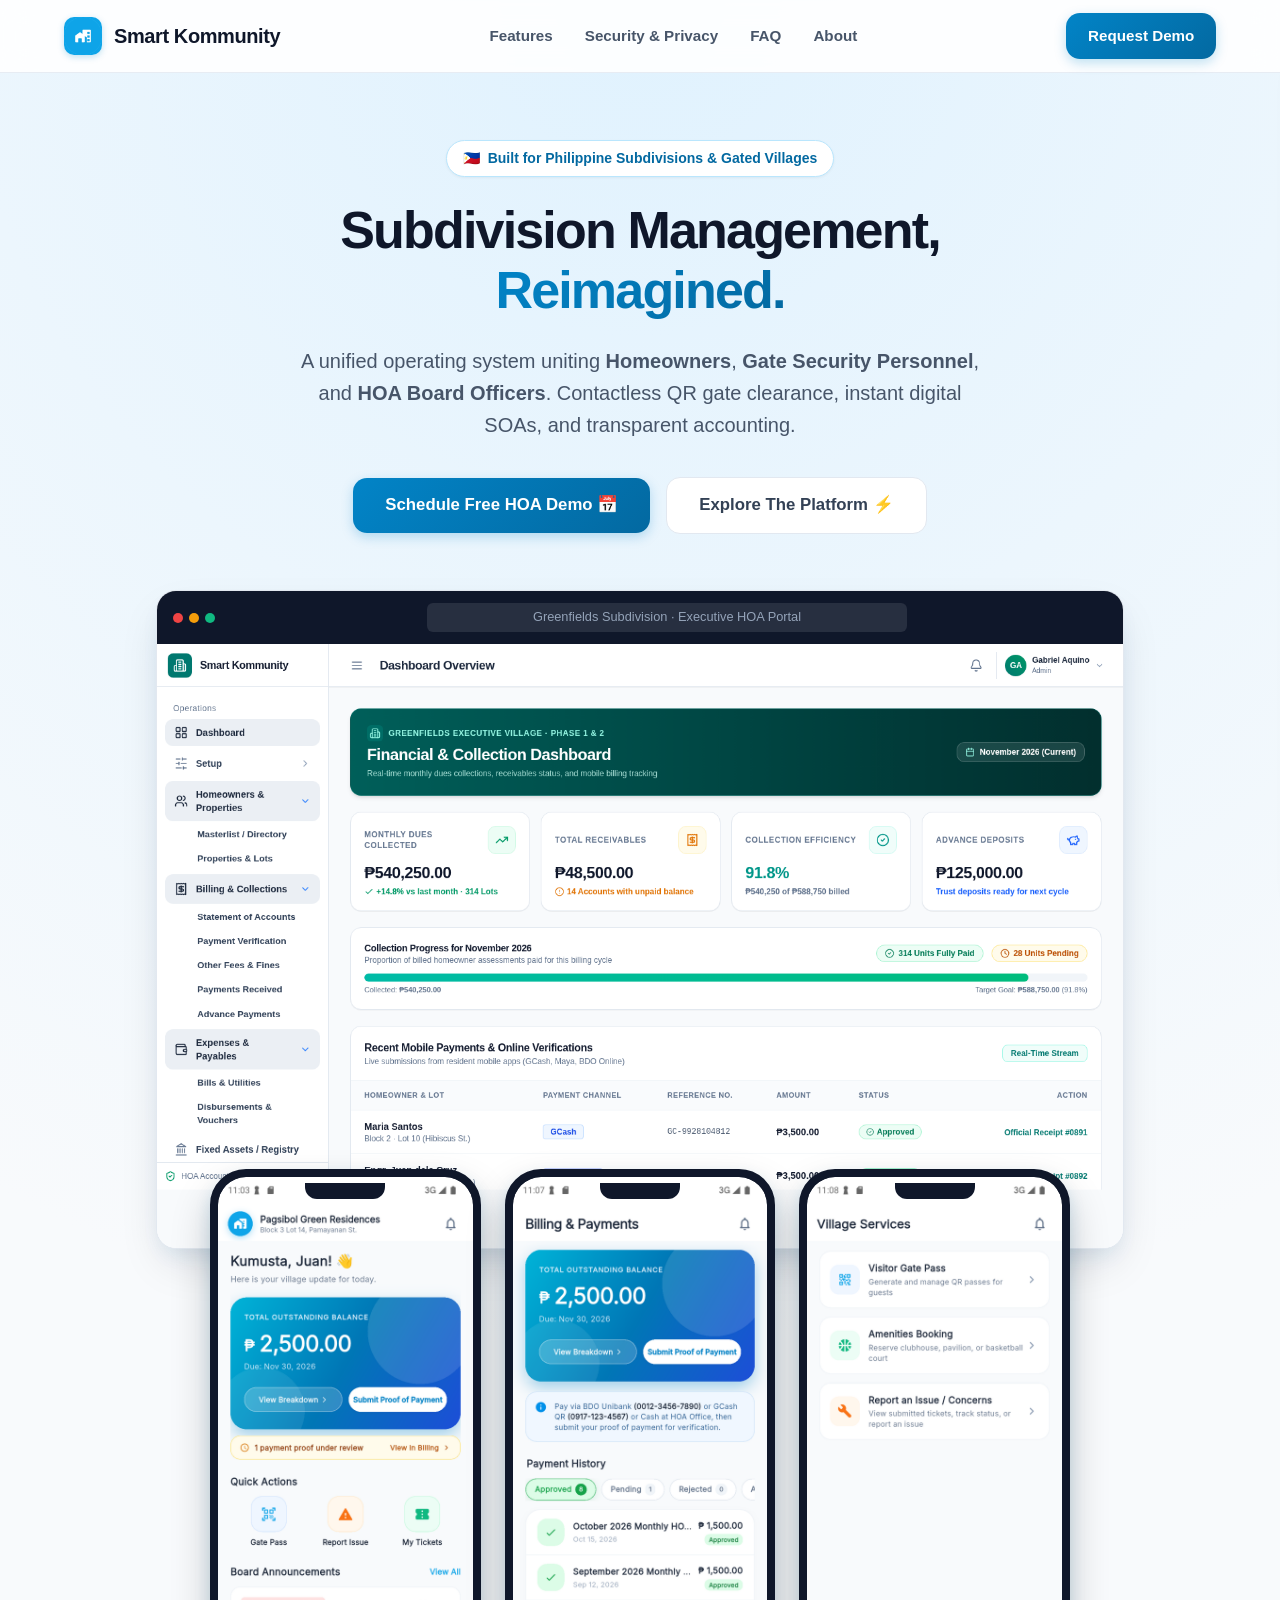
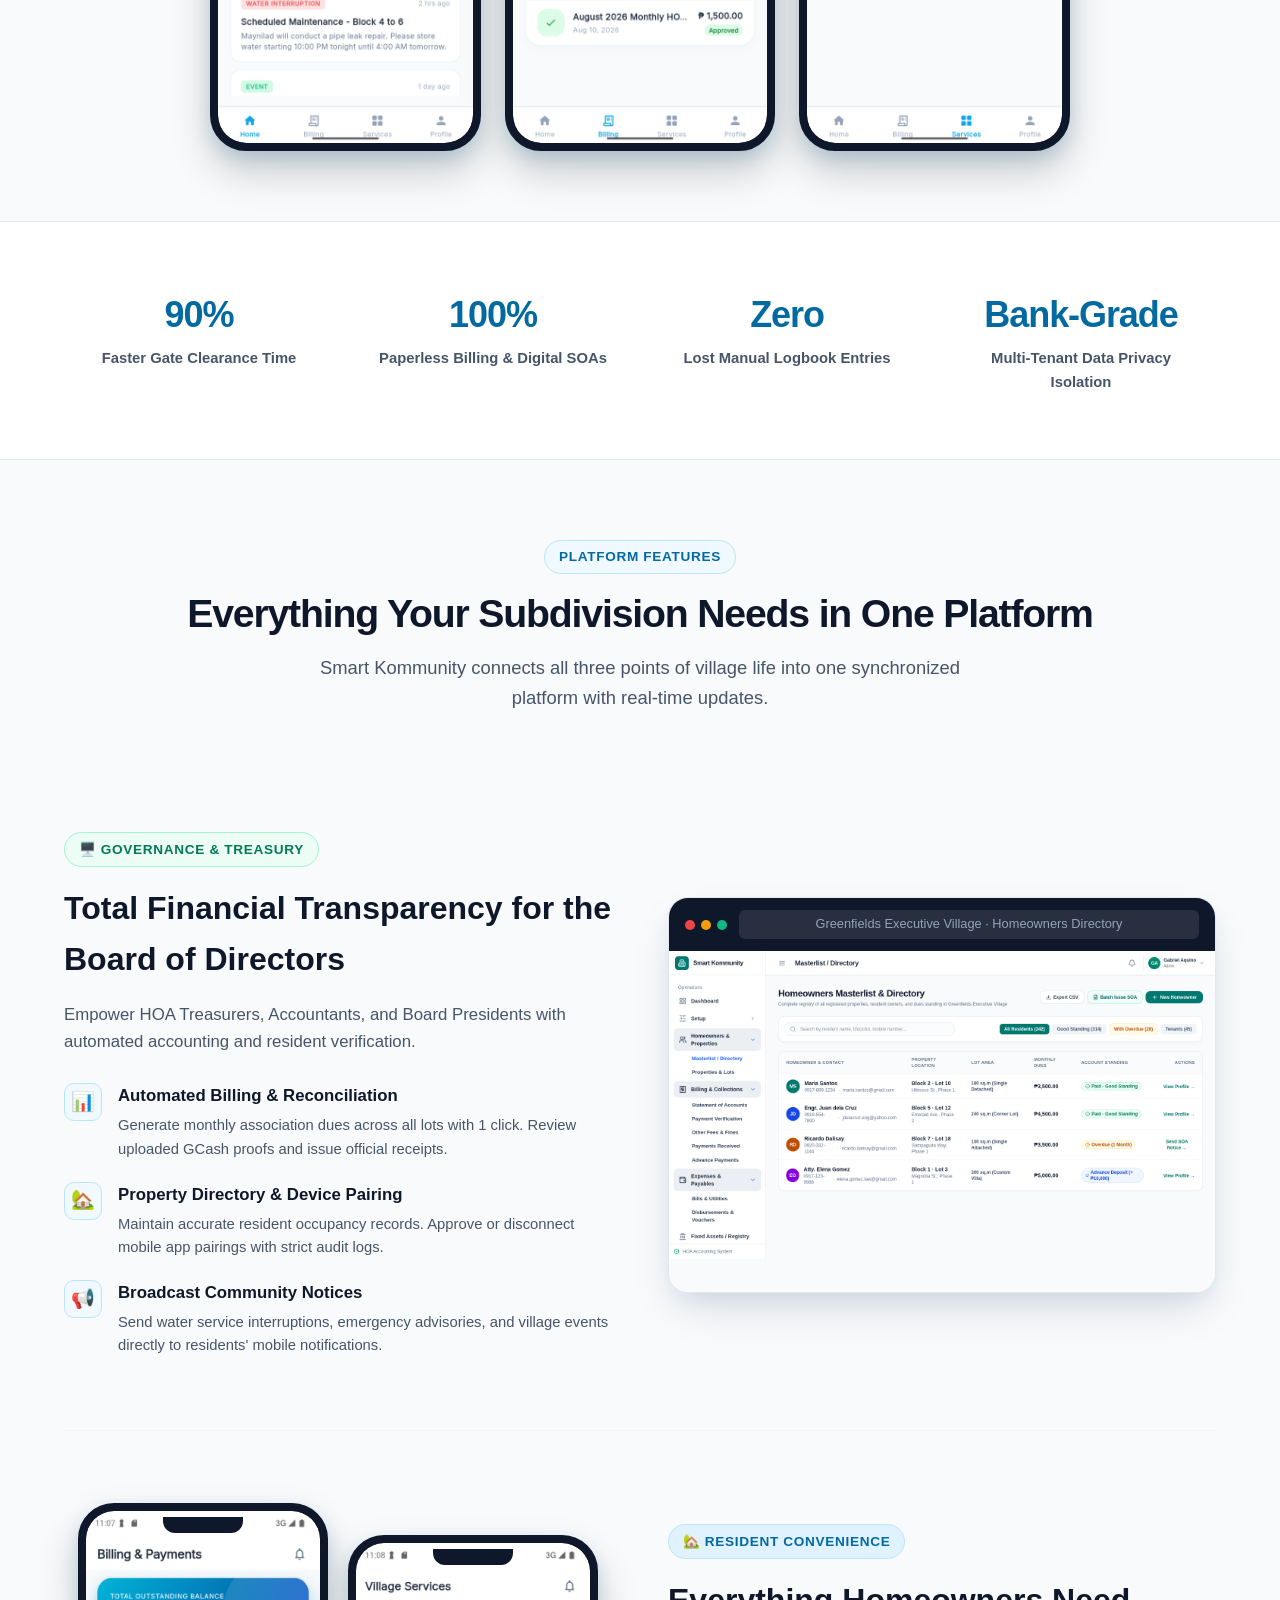
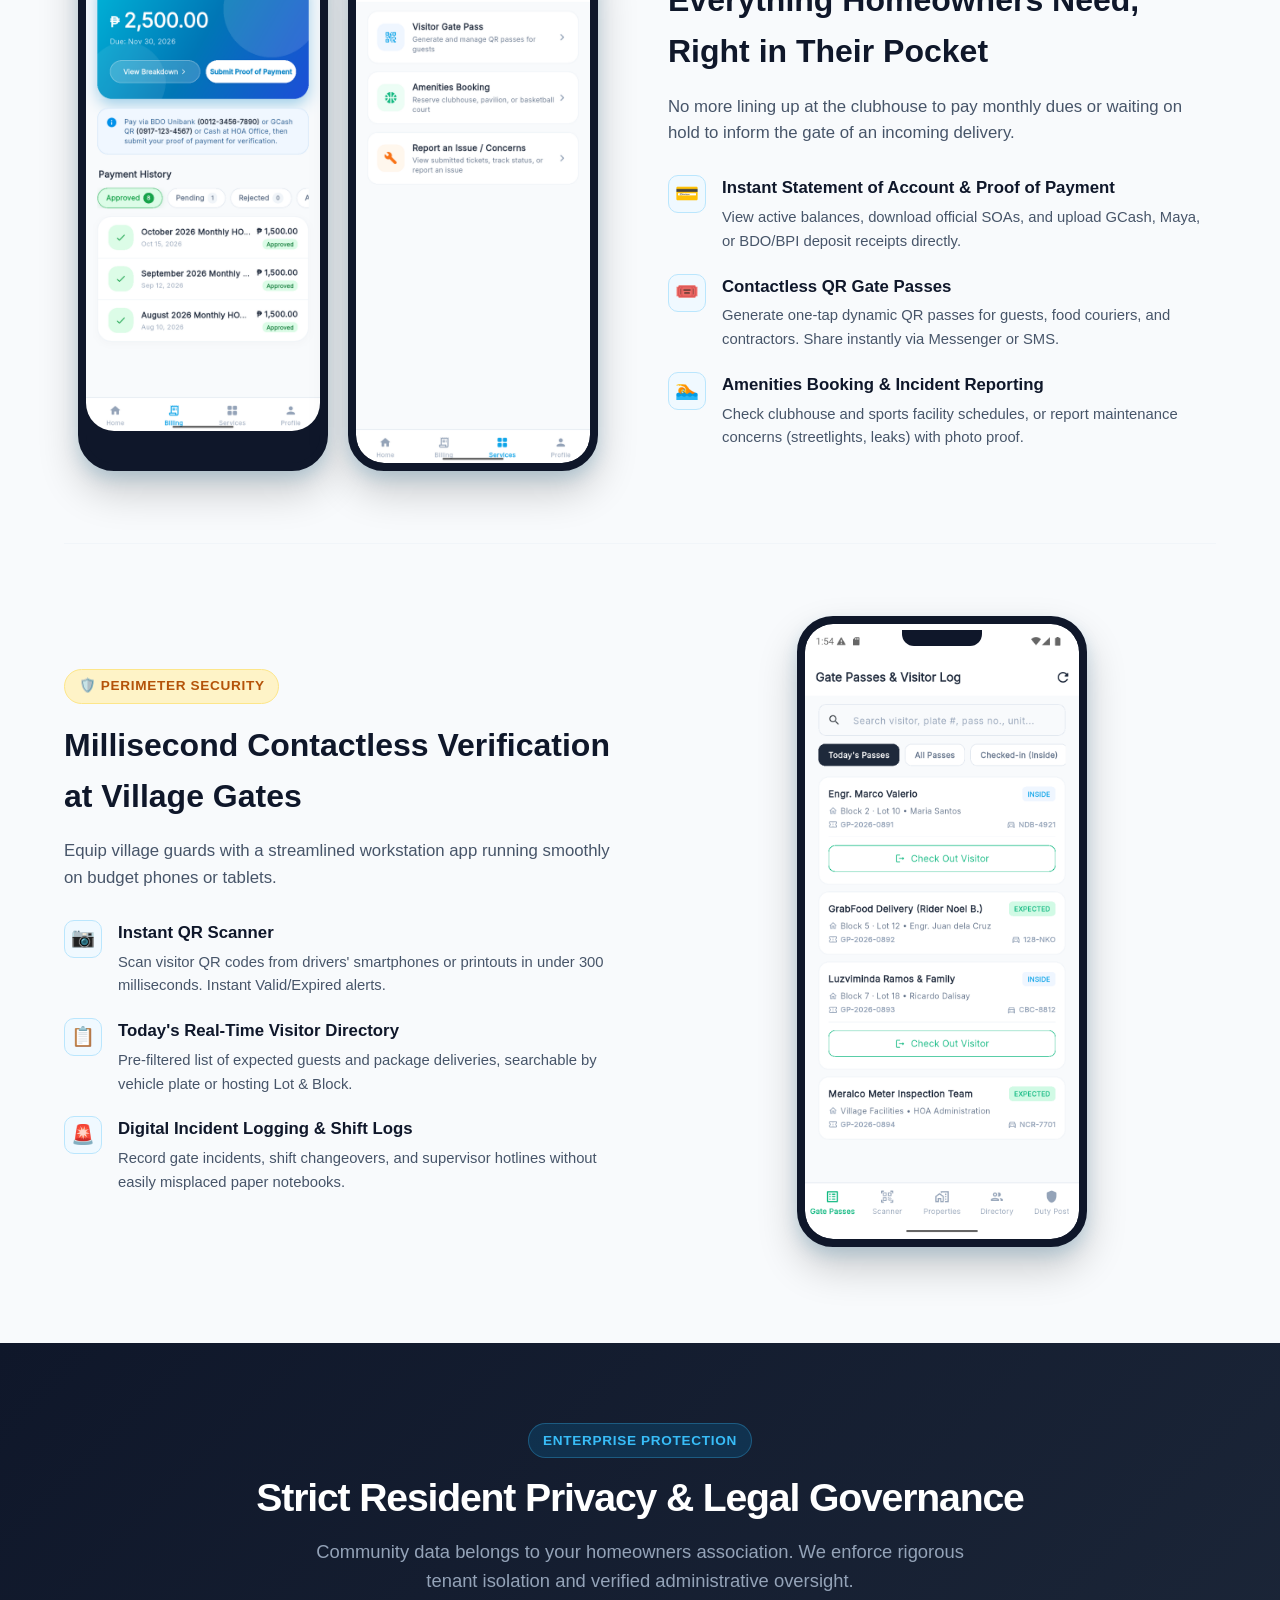
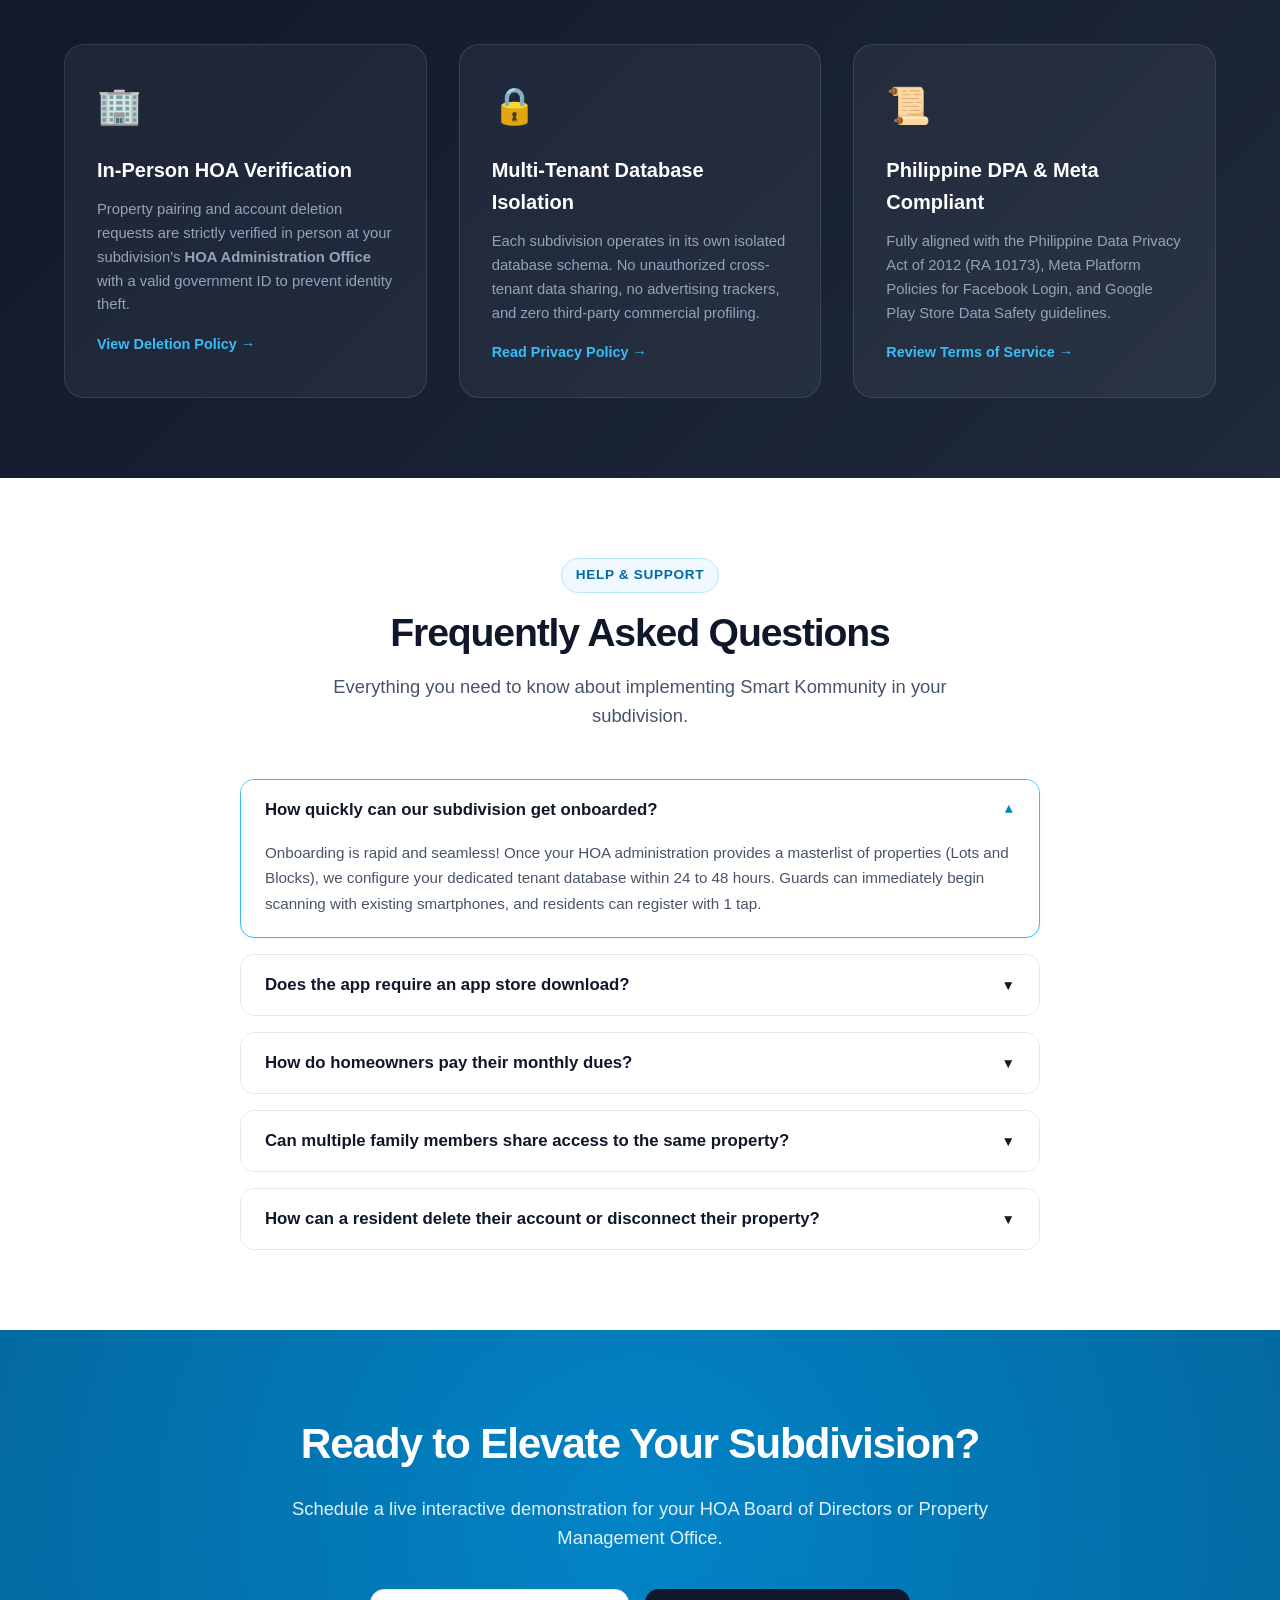
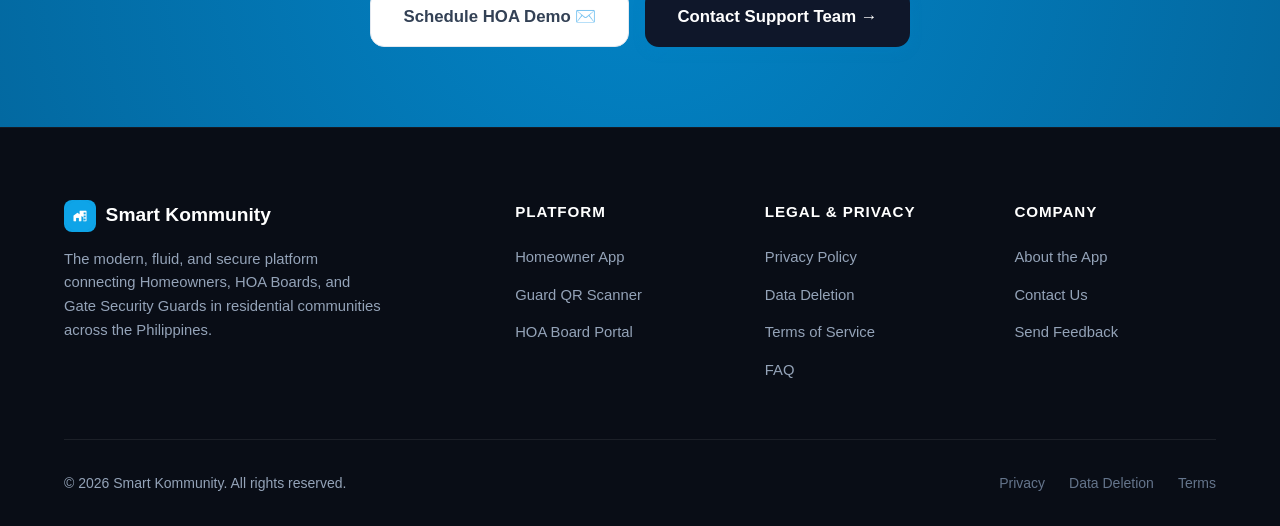
==== index.html @ b749b358 "feat: initial commit for smart-kommunity website" ====
<!DOCTYPE html>
<html lang="en">
<head>
    <meta charset="UTF-8">
    <meta name="viewport" content="width=device-width, initial-scale=1.0">
    
    <!-- Primary SEO Meta Tags -->
    <title>Smart Kommunity | HOA Management Software Philippines & Subdivision Portal</title>
    <meta name="title" content="Smart Kommunity | HOA Management Software Philippines & Subdivision Portal">
    <meta name="description" content="All-in-one subdivision and HOA management software built for Philippine gated communities. Automate monthly association dues, issue instant digital SOAs, verify contactless QR gate passes, and streamline accounting.">
    <meta name="keywords" content="HOA management software Philippines, subdivision management system, village gate pass app, HOA portal Philippines, association dues billing system, HOA accounting software, QR gate clearance">
    <meta name="robots" content="index, follow">
    <link rel="canonical" href="https://smartkommunity.com/">
    <link rel="icon" type="image/png" href="favicon.png">

    <!-- Open Graph / Facebook / Messenger / Viber -->
    <meta property="og:type" content="website">
    <meta property="og:url" content="https://smartkommunity.com/">
    <meta property="og:site_name" content="Smart Kommunity">
    <meta property="og:locale" content="en_PH">
    <meta property="og:title" content="Smart Kommunity | HOA Management Software Philippines & Subdivision Portal">
    <meta property="og:description" content="All-in-one subdivision and HOA management software built for Philippine gated communities. Automate monthly dues, instant digital SOAs, and contactless QR gate clearance.">
    <meta property="og:image" content="https://smartkommunity.com/images/og_preview.png">
    <meta property="og:image:width" content="1200">
    <meta property="og:image:height" content="630">
    <meta property="og:image:alt" content="Smart Kommunity - Modern Subdivision & HOA Management Platform">

    <!-- Twitter Card -->
    <meta name="twitter:card" content="summary_large_image">
    <meta name="twitter:url" content="https://smartkommunity.com/">
    <meta name="twitter:title" content="Smart Kommunity | HOA Management Software Philippines & Subdivision Portal">
    <meta name="twitter:description" content="All-in-one subdivision and HOA management software built for Philippine gated communities. Automate monthly dues, instant digital SOAs, and contactless QR gate clearance.">
    <meta name="twitter:image" content="https://smartkommunity.com/images/og_preview.png">

    <!-- Structured Data: Organization & SoftwareApplication & FAQPage -->
    <script type="application/ld+json">
    {
      "@context": "https://schema.org",
      "@graph": [
        {
          "@type": "Organization",
          "@id": "https://smartkommunity.com/#organization",
          "name": "Smart Kommunity",
          "url": "https://smartkommunity.com/",
          "logo": "https://smartkommunity.com/images/logo.png",
          "description": "Modern subdivision, gated village, and HOA management software platform in the Philippines.",
          "address": {
            "@type": "PostalAddress",
            "addressCountry": "PH"
          }
        },
        {
          "@type": "SoftwareApplication",
          "@id": "https://smartkommunity.com/#software",
          "name": "Smart Kommunity",
          "operatingSystem": "Web, Android, iOS",
          "applicationCategory": "BusinessApplication",
          "description": "Unified subdivision operating system uniting Homeowners, Gate Security Personnel, and HOA Board Officers.",
          "url": "https://smartkommunity.com/",
          "offers": {
            "@type": "Offer",
            "price": "0",
            "priceCurrency": "PHP",
            "name": "Free HOA Demo"
          }
        },
        {
          "@type": "FAQPage",
          "@id": "https://smartkommunity.com/#faq",
          "mainEntity": [
            {
              "@type": "Question",
              "name": "How quickly can our subdivision get onboarded?",
              "acceptedAnswer": {
                "@type": "Answer",
                "text": "Onboarding is rapid and seamless! Once your HOA administration provides a masterlist of properties (Lots and Blocks), we configure your dedicated tenant database within 24 to 48 hours. Guards can immediately begin scanning with existing smartphones, and residents can register with 1 tap."
              }
            },
            {
              "@type": "Question",
              "name": "What hardware do our security guards need at the gate?",
              "acceptedAnswer": {
                "@type": "Answer",
                "text": "No expensive proprietary turnstiles or scanners required. The Smart Kommunity Guard App runs smoothly on budget Android or iOS smartphones and tablets with a functioning camera. Offline fallback caching ensures gate operations never stall even during intermittent mobile internet."
              }
            },
            {
              "@type": "Question",
              "name": "How are monthly association dues and payment receipts verified?",
              "acceptedAnswer": {
                "@type": "Answer",
                "text": "Homeowners receive automated monthly Statements of Account (SOA) in their mobile app. They can pay via GCash, Maya, BDO, BPI, or over-the-counter and upload transaction reference numbers with screenshot proofs. The HOA Treasurer reviews submissions in a 1-click verification queue before official digital receipts are generated."
              }
            },
            {
              "@type": "Question",
              "name": "Can non-resident visitors enter without a smartphone?",
              "acceptedAnswer": {
                "@type": "Answer",
                "text": "Yes. While dynamic QR passes on smartphones offer the fastest millisecond clearance, residents can also print out single-use or multi-day QR guest passes, or send visitor details to the gate log in advance. Guards can search incoming guests by plate number or host resident lot."
              }
            },
            {
              "@type": "Question",
              "name": "Is our subdivision's financial and resident data safe?",
              "acceptedAnswer": {
                "@type": "Answer",
                "text": "Security and privacy are non-negotiable. Every subdivision operates within an isolated, multi-tenant database partitioned with bank-grade encryption in transit (TLS 1.3) and at rest (AES-256). We strictly adhere to Republic Act No. 10173 (Philippine Data Privacy Act of 2012)."
              }
            },
            {
              "@type": "Question",
              "name": "Can multiple subdivisions or phases be managed under one HOA board?",
              "acceptedAnswer": {
                "@type": "Answer",
                "text": "Yes. Smart Kommunity features native multi-phase and multi-gate architectural support. Board officers can view aggregated financial rollups or isolate reports per Phase, Block, or village cluster."
              }
            }
          ]
        }
      ]
    }
    </script>
    <link rel="stylesheet" href="css/style.css">
</head>
<body>

    <!-- ======================================================================
         Sticky Navigation Header
         ====================================================================== -->
    <header class="site-header">
        <div class="container nav-container">
            <a href="index.html" class="brand-logo">
                <img src="images/logo.png" alt="Smart Kommunity Logo" class="brand-icon">
                <span>Smart Kommunity</span>
            </a>

            <nav class="desktop-nav">
                <a href="#features" class="nav-link">Features</a>
                <a href="#security" class="nav-link">Security & Privacy</a>
                <a href="#faq" class="nav-link">FAQ</a>
                <a href="about.html" class="nav-link">About</a>
            </nav>

            <div class="nav-actions">
                <a href="#contact" class="btn btn-primary">
                    Request Demo
                </a>
                <button class="menu-toggle" aria-label="Toggle navigation menu" aria-expanded="false">☰</button>
            </div>
        </div>
    </header>

    <div class="nav-overlay"></div>
    <div class="mobile-nav-menu">
        <a href="#features" class="nav-link">Features</a>
        <a href="#security" class="nav-link">Security & Privacy</a>
        <a href="#faq" class="nav-link">FAQ</a>
        <a href="about.html" class="nav-link">About</a>
        <a href="privacy-policy.html" class="nav-link">Privacy Policy</a>
        <a href="data-deletion.html" class="nav-link">Data Deletion</a>
        <a href="terms-of-service.html" class="nav-link">Terms of Service</a>
        <a href="#contact" class="btn btn-primary" style="margin-top: 1rem;">
            Request Demo
        </a>
    </div>

    <!-- ======================================================================
         Hero Section with Composite Device Mockups (Admin + Mobile)
         ====================================================================== -->
    <section class="hero-section">
        <div class="container">
            <div class="hero-pill">
                <span>🇵🇭</span> Built for Philippine Subdivisions & Gated Villages
            </div>

            <h1 class="hero-headline">
                Subdivision Management, <span>Reimagined.</span>
            </h1>

            <p class="hero-subhead">
                A unified operating system uniting <strong>Homeowners</strong>, <strong>Gate Security Personnel</strong>, and <strong>HOA Board Officers</strong>. Contactless QR gate clearance, instant digital SOAs, and transparent accounting.
            </p>

            <div class="hero-cta-group">
                <a href="#contact" class="btn btn-primary" style="padding: 0.9rem 2rem; font-size: 1.05rem;">
                    Schedule Free HOA Demo 📅
                </a>
                <a href="#features" class="btn btn-secondary" style="padding: 0.9rem 2rem; font-size: 1.05rem;">
                    Explore The Platform ⚡
                </a>
            </div>

            <!-- Composite Device Mockup Stage -->
            <div class="hero-mockup-stage">
                <!-- MacBook / Web Browser Frame (Admin Web Dashboard) -->
                <div class="browser-mockup">
                    <div class="browser-header">
                        <div class="browser-dots">
                            <span class="browser-dot dot-red"></span>
                            <span class="browser-dot dot-yellow"></span>
                            <span class="browser-dot dot-green"></span>
                        </div>
                        <div class="browser-address-bar">
                            Greenfields Subdivision &middot; Executive HOA Portal
                        </div>
                    </div>
                    <div class="browser-content">
                        <img src="images/admin_web_dashboard.png" alt="Smart Kommunity Admin Web Dashboard" class="mockup-img">
                    </div>
                </div>

                <!-- Floating Mobile App Mockups overlapping browser bottom -->
                <div class="floating-phones">
                    <!-- Phone 1: Home Dashboard -->
                    <div class="phone-mockup">
                        <div class="phone-notch"></div>
                        <div class="phone-screen">
                            <img src="images/phone_1_home_dashboard.png" alt="Homeowner Dashboard" class="phone-img">
                        </div>
                    </div>

                    <!-- Phone 2: Statement of Account & GCash Payment -->
                    <div class="phone-mockup">
                        <div class="phone-notch"></div>
                        <div class="phone-screen">
                            <img src="images/phone_2_billing_payments.png" alt="Statement of Account & Payments" class="phone-img">
                        </div>
                    </div>

                    <!-- Phone 3: Visitor Gate Pass -->
                    <div class="phone-mockup">
                        <div class="phone-notch"></div>
                        <div class="phone-screen">
                            <img src="images/phone_3_village_services.png" alt="Visitor Gate Pass & Services" class="phone-img">
                        </div>
                    </div>
                </div>
            </div>
        </div>
    </section>

    <!-- ======================================================================
         Impact Metrics Bar
         ====================================================================== -->
    <section class="metrics-section">
        <div class="container">
            <div class="metrics-grid">
                <div class="metric-item">
                    <div class="metric-value">90%</div>
                    <div class="metric-label">Faster Gate Clearance Time</div>
                </div>
                <div class="metric-item">
                    <div class="metric-value">100%</div>
                    <div class="metric-label">Paperless Billing & Digital SOAs</div>
                </div>
                <div class="metric-item">
                    <div class="metric-value">Zero</div>
                    <div class="metric-label">Lost Manual Logbook Entries</div>
                </div>
                <div class="metric-item">
                    <div class="metric-value">Bank-Grade</div>
                    <div class="metric-label">Multi-Tenant Data Privacy Isolation</div>
                </div>
            </div>
        </div>
    </section>

    <!-- ======================================================================
         Platform Features Showcase (Homeowner, Guard, Admin)
         ====================================================================== -->
    <section id="features" class="showcase-section">
        <div class="container">
            <div class="text-center">
                <span class="section-badge">Platform Features</span>
                <h2 class="section-title">Everything Your Subdivision Needs in One Platform</h2>
                <p class="section-subtitle">
                    Smart Kommunity connects all three points of village life into one synchronized platform with real-time updates.
                </p>

            </div>

            <!-- Showcase Block 1: HOA Board & Admins -->
            <div class="feature-showcase-block" id="hoa-admin">
                <div class="showcase-grid-2col">
                    <div class="feature-content">
                        <span class="section-badge" style="background: #ecfdf5; color: #047857; border-color: #a7f3d0;">
                            🖥️ Governance & Treasury
                        </span>
                        <h3 style="font-size: 2rem; font-weight: 800; margin-bottom: 1rem; color: var(--slate-900);">
                            Total Financial Transparency for the Board of Directors
                        </h3>
                        <p style="color: var(--slate-600); font-size: 1.05rem;">
                            Empower HOA Treasurers, Accountants, and Board Presidents with automated accounting and resident verification.
                        </p>

                        <ul class="feature-list">
                            <li class="feature-list-item">
                                <div class="feature-icon-box">📊</div>
                                <div class="feature-item-content">
                                    <h4>Automated Billing & Reconciliation</h4>
                                    <p>Generate monthly association dues across all lots with 1 click. Review uploaded GCash proofs and issue official receipts.</p>
                                </div>
                            </li>
                            <li class="feature-list-item">
                                <div class="feature-icon-box">🏡</div>
                                <div class="feature-item-content">
                                    <h4>Property Directory & Device Pairing</h4>
                                    <p>Maintain accurate resident occupancy records. Approve or disconnect mobile app pairings with strict audit logs.</p>
                                </div>
                            </li>
                            <li class="feature-list-item">
                                <div class="feature-icon-box">📢</div>
                                <div class="feature-item-content">
                                    <h4>Broadcast Community Notices</h4>
                                    <p>Send water service interruptions, emergency advisories, and village events directly to residents' mobile notifications.</p>
                                </div>
                            </li>
                        </ul>
                    </div>

                    <!-- Visual Side: MacBook Frame with Admin Dashboard -->
                    <div class="feature-visual">
                        <div class="browser-mockup">
                            <div class="browser-header">
                                <div class="browser-dots">
                                    <span class="browser-dot dot-red"></span>
                                    <span class="browser-dot dot-yellow"></span>
                                    <span class="browser-dot dot-green"></span>
                                </div>
                                <div class="browser-address-bar">
                                    Greenfields Executive Village &middot; Homeowners Directory
                                </div>
                            </div>
                            <div class="browser-content">
                                <img src="images/admin_web_homeowners.png" alt="Admin Portal Homeowners Directory" class="mockup-img" loading="lazy">
                            </div>
                        </div>
                    </div>
                </div>
            </div>

            <!-- Showcase Block 2: Homeowners & Residents -->
            <div class="feature-showcase-block reversed" id="homeowners">
                <div class="showcase-grid-2col">
                    <div class="feature-content">
                        <span class="section-badge" style="background: #e0f2fe;">
                            🏡 Resident Convenience
                        </span>
                        <h3 style="font-size: 2rem; font-weight: 800; margin-bottom: 1rem; color: var(--slate-900);">
                            Everything Homeowners Need, Right in Their Pocket
                        </h3>
                        <p style="color: var(--slate-600); font-size: 1.05rem;">
                            No more lining up at the clubhouse to pay monthly dues or waiting on hold to inform the gate of an incoming delivery.
                        </p>

                        <ul class="feature-list">
                            <li class="feature-list-item">
                                <div class="feature-icon-box">💳</div>
                                <div class="feature-item-content">
                                    <h4>Instant Statement of Account & Proof of Payment</h4>
                                    <p>View active balances, download official SOAs, and upload GCash, Maya, or BDO/BPI deposit receipts directly.</p>
                                </div>
                            </li>
                            <li class="feature-list-item">
                                <div class="feature-icon-box">🎟️</div>
                                <div class="feature-item-content">
                                    <h4>Contactless QR Gate Passes</h4>
                                    <p>Generate one-tap dynamic QR passes for guests, food couriers, and contractors. Share instantly via Messenger or SMS.</p>
                                </div>
                            </li>
                            <li class="feature-list-item">
                                <div class="feature-icon-box">🏊</div>
                                <div class="feature-item-content">
                                    <h4>Amenities Booking & Incident Reporting</h4>
                                    <p>Check clubhouse and sports facility schedules, or report maintenance concerns (streetlights, leaks) with photo proof.</p>
                                </div>
                            </li>
                        </ul>
                    </div>

                    <!-- Visual Side: 2 Overlapping Phone Mockups -->
                    <div class="feature-visual" style="display: flex; gap: 1.25rem; justify-content: center;">
                        <div class="phone-mockup" style="max-width: 250px;">
                            <div class="phone-notch"></div>
                            <div class="phone-screen">
                                <img src="images/phone_2_billing_payments.png" alt="Homeowner Billing" class="phone-img" loading="lazy">
                            </div>
                        </div>
                        <div class="phone-mockup" style="max-width: 250px; margin-top: 2rem;">
                            <div class="phone-notch"></div>
                            <div class="phone-screen">
                                <img src="images/phone_3_village_services.png" alt="Visitor Pass" class="phone-img" loading="lazy">
                            </div>
                        </div>
                    </div>
                </div>
            </div>

            <!-- Showcase Block 3: Security Guards -->
            <div class="feature-showcase-block" id="security-guards">
                <div class="showcase-grid-2col">
                    <div class="feature-content">
                        <span class="section-badge" style="background: #fef3c7; color: #b45309; border-color: #fde68a;">
                            🛡️ Perimeter Security
                        </span>
                        <h3 style="font-size: 2rem; font-weight: 800; margin-bottom: 1rem; color: var(--slate-900);">
                            Millisecond Contactless Verification at Village Gates
                        </h3>
                        <p style="color: var(--slate-600); font-size: 1.05rem;">
                            Equip village guards with a streamlined workstation app running smoothly on budget phones or tablets.
                        </p>

                        <ul class="feature-list">
                            <li class="feature-list-item">
                                <div class="feature-icon-box">📷</div>
                                <div class="feature-item-content">
                                    <h4>Instant QR Scanner</h4>
                                    <p>Scan visitor QR codes from drivers' smartphones or printouts in under 300 milliseconds. Instant Valid/Expired alerts.</p>
                                </div>
                            </li>
                            <li class="feature-list-item">
                                <div class="feature-icon-box">📋</div>
                                <div class="feature-item-content">
                                    <h4>Today's Real-Time Visitor Directory</h4>
                                    <p>Pre-filtered list of expected guests and package deliveries, searchable by vehicle plate or hosting Lot & Block.</p>
                                </div>
                            </li>
                            <li class="feature-list-item">
                                <div class="feature-icon-box">🚨</div>
                                <div class="feature-item-content">
                                    <h4>Digital Incident Logging & Shift Logs</h4>
                                    <p>Record gate incidents, shift changeovers, and supervisor hotlines without easily misplaced paper notebooks.</p>
                                </div>
                            </li>
                        </ul>
                    </div>

                    <!-- Visual Side: Guard Scanner Mockup -->
                    <div class="feature-visual" style="display: flex; justify-content: center;">
                        <div class="phone-mockup" style="max-width: 290px;">
                            <div class="phone-notch"></div>
                            <div class="phone-screen">
                                <img src="images/phone_guard_scanner.png" alt="Guard QR Scanner" class="phone-img" loading="lazy">
                            </div>
                        </div>
                    </div>
                </div>
            </div>
        </div>
    </section>

    <!-- ======================================================================
         Security, Privacy & Data Governance Section
         ====================================================================== -->
    <section id="security" class="security-section">
        <div class="container">
            <div class="text-center">
                <span class="section-badge" style="background: rgba(2, 132, 199, 0.2); color: #38bdf8; border-color: rgba(56, 189, 248, 0.3);">
                    Enterprise Protection
                </span>
                <h2 class="section-title">Strict Resident Privacy & Legal Governance</h2>
                <p class="section-subtitle">
                    Community data belongs to your homeowners association. We enforce rigorous tenant isolation and verified administrative oversight.
                </p>
            </div>

            <div class="security-grid">
                <div class="security-card">
                    <div class="security-icon">🏢</div>
                    <h3>In-Person HOA Verification</h3>
                    <p>
                        Property pairing and account deletion requests are strictly verified in person at your subdivision's <strong>HOA Administration Office</strong> with a valid government ID to prevent identity theft.
                    </p>
                    <a href="data-deletion.html">View Deletion Policy &rarr;</a>
                </div>

                <div class="security-card">
                    <div class="security-icon">🔒</div>
                    <h3>Multi-Tenant Database Isolation</h3>
                    <p>
                        Each subdivision operates in its own isolated database schema. No unauthorized cross-tenant data sharing, no advertising trackers, and zero third-party commercial profiling.
                    </p>
                    <a href="privacy-policy.html">Read Privacy Policy &rarr;</a>
                </div>

                <div class="security-card">
                    <div class="security-icon">📜</div>
                    <h3>Philippine DPA & Meta Compliant</h3>
                    <p>
                        Fully aligned with the Philippine Data Privacy Act of 2012 (RA 10173), Meta Platform Policies for Facebook Login, and Google Play Store Data Safety guidelines.
                    </p>
                    <a href="terms-of-service.html">Review Terms of Service &rarr;</a>
                </div>
            </div>
        </div>
    </section>

    <!-- ======================================================================
         Frequently Asked Questions (Interactive Accordion)
         ====================================================================== -->
    <section id="faq" class="faq-section">
        <div class="container">
            <div class="text-center">
                <span class="section-badge">Help & Support</span>
                <h2 class="section-title">Frequently Asked Questions</h2>
                <p class="section-subtitle">
                    Everything you need to know about implementing Smart Kommunity in your subdivision.
                </p>
            </div>

            <div class="faq-accordion-container">
                <div class="faq-accordion-item open">
                    <button class="faq-question-btn">
                        <span>How quickly can our subdivision get onboarded?</span>
                        <span class="faq-arrow">▼</span>
                    </button>
                    <div class="faq-answer-body">
                        Onboarding is rapid and seamless! Once your HOA administration provides a masterlist of properties (Lots and Blocks), we configure your dedicated tenant database within 24 to 48 hours. Guards can immediately begin scanning with existing smartphones, and residents can register with 1 tap.
                    </div>
                </div>

                <div class="faq-accordion-item">
                    <button class="faq-question-btn">
                        <span>Does the app require an app store download?</span>
                        <span class="faq-arrow">▼</span>
                    </button>
                    <div class="faq-answer-body">
                        Smart Kommunity is available as a native Android APK and as a Progressive Web App (PWA). Homeowners and guards can install it directly from their browser with "Add to Home Screen" on both Android and iOS devices, or download directly from the Google Play Store.
                    </div>
                </div>

                <div class="faq-accordion-item">
                    <button class="faq-question-btn">
                        <span>How do homeowners pay their monthly dues?</span>
                        <span class="faq-arrow">▼</span>
                    </button>
                    <div class="faq-answer-body">
                        Residents view their live Statement of Account (SOA) in the app. They can transfer payments via GCash, Maya, BDO, or BPI, and upload a screenshot receipt. The HOA Treasury verifies the transaction in the web portal and issues a digital Official Receipt.
                    </div>
                </div>

                <div class="faq-accordion-item">
                    <button class="faq-question-btn">
                        <span>Can multiple family members share access to the same property?</span>
                        <span class="faq-arrow">▼</span>
                    </button>
                    <div class="faq-answer-body">
                        Yes! Multiple household members (Owners, Co-owners, Spouses, and Tenants) can be linked to a single property lot, allowing every adult member to generate visitor QR passes and receive emergency village announcements.
                    </div>
                </div>

                <div class="faq-accordion-item">
                    <button class="faq-question-btn">
                        <span>How can a resident delete their account or disconnect their property?</span>
                        <span class="faq-arrow">▼</span>
                    </button>
                    <div class="faq-answer-body">
                        To protect community safety and prevent unauthorized unlinking, residents personally visit the Subdivision Homeowners Association (HOA) Administration Office with a valid government ID. The HOA Administrator disconnects the account immediately in the management portal.
                    </div>
                </div>
            </div>
        </div>
    </section>

    <!-- ======================================================================
         Call-to-Action Demo Section
         ====================================================================== -->
    <section id="contact" class="cta-section">
        <div class="container">
            <div class="cta-box">
                <h2 class="cta-title">Ready to Elevate Your Subdivision?</h2>
                <p class="cta-subtitle">
                    Schedule a live interactive demonstration for your HOA Board of Directors or Property Management Office.
                </p>
                <div style="display: flex; justify-content: center; gap: 1rem; flex-wrap: wrap;">
                    <a href="mailto:racruz.smartkommunity@gmail.com?subject=Schedule%20HOA%20Demo%20Request" class="btn btn-secondary" style="padding: 0.9rem 2rem; font-size: 1.05rem;">
                        Schedule HOA Demo ✉️
                    </a>
                    <a href="contact-us.html" class="btn btn-primary" style="background: #0f172a; padding: 0.9rem 2rem; font-size: 1.05rem;">
                        Contact Support Team &rarr;
                    </a>
                </div>
            </div>
        </div>
    </section>

    <!-- ======================================================================
         Site Footer
         ====================================================================== -->
    <footer class="site-footer">
        <div class="container">
            <div class="footer-grid">
                <div class="footer-brand">
                    <div style="display: flex; align-items: center; gap: 0.6rem; margin-bottom: 1rem;">
                        <img src="images/logo.png" alt="Smart Kommunity Logo" style="width: 32px; height: 32px; border-radius: 8px;">
                        <span style="color: white; font-weight: 800; font-size: 1.2rem;">Smart Kommunity</span>
                    </div>
                    <p>
                        The modern, fluid, and secure platform connecting Homeowners, HOA Boards, and Gate Security Guards in residential communities across the Philippines.
                    </p>
                </div>

                <div class="footer-col">
                    <h4>Platform</h4>
                    <ul class="footer-links-list">
                        <li><a href="#features">Homeowner App</a></li>
                        <li><a href="#features">Guard QR Scanner</a></li>
                        <li><a href="#features">HOA Board Portal</a></li>
                    </ul>
                </div>

                <div class="footer-col">
                    <h4>Legal & Privacy</h4>
                    <ul class="footer-links-list">
                        <li><a href="privacy-policy.html">Privacy Policy</a></li>
                        <li><a href="data-deletion.html">Data Deletion</a></li>
                        <li><a href="terms-of-service.html">Terms of Service</a></li>
                        <li><a href="faq.html">FAQ</a></li>
                    </ul>
                </div>

                <div class="footer-col">
                    <h4>Company</h4>
                    <ul class="footer-links-list">
                        <li><a href="about.html">About the App</a></li>
                        <li><a href="contact-us.html">Contact Us</a></li>
                        <li><a href="send-feedback.html">Send Feedback</a></li>
                    </ul>
                </div>
            </div>

            <div class="footer-bottom">
                <p>&copy; 2026 Smart Kommunity. All rights reserved.</p>
                <div style="display: flex; gap: 1.5rem;">
                    <a href="privacy-policy.html" style="color: #64748b; text-decoration: none;">Privacy</a>
                    <a href="data-deletion.html" style="color: #64748b; text-decoration: none;">Data Deletion</a>
                    <a href="terms-of-service.html" style="color: #64748b; text-decoration: none;">Terms</a>
                </div>
            </div>
        </div>
    </footer>

    <script src="js/navigation.js"></script>
</body>
</html>
---- css/style.css ----
/* ==========================================================================
   Smart Kommunity - Official Website Stylesheet
   Modern PropTech / Community Management Design System
   Color Palette: Ocean Blue (#0284C7 / #0369A1), Slate (#0F172A / #334155), Clean White
   ========================================================================== */

:root {
    --primary: #0284c7;
    --primary-hover: #0369a1;
    --primary-light: #38bdf8;
    --primary-bg: #f0f9ff;
    --primary-border: #bae6fd;
    --slate-950: #020617;
    --slate-900: #0f172a;
    --slate-800: #1e293b;
    --slate-700: #334155;
    --slate-600: #475569;
    --slate-500: #64748b;
    --slate-200: #e2e8f0;
    --slate-100: #f1f5f9;
    --slate-50: #f8fafc;
    --surface: #ffffff;
    --radius-sm: 8px;
    --radius-md: 14px;
    --radius-lg: 20px;
    --radius-xl: 28px;
    --shadow-sm: 0 1px 3px rgba(0, 0, 0, 0.05);
    --shadow-md: 0 4px 14px rgba(2, 132, 199, 0.08), 0 2px 6px rgba(0, 0, 0, 0.04);
    --shadow-lg: 0 12px 30px -4px rgba(2, 132, 199, 0.12), 0 8px 16px -4px rgba(0, 0, 0, 0.04);
    --shadow-xl: 0 20px 45px -10px rgba(15, 23, 42, 0.15), 0 10px 20px -5px rgba(2, 132, 199, 0.08);
}

/* Reset */
* {
    margin: 0;
    padding: 0;
    box-sizing: border-box;
}

html {
    scroll-behavior: smooth;
    font-size: 16px;
}

body {
    font-family: -apple-system, BlinkMacSystemFont, 'Segoe UI', Roboto, 'Inter', Oxygen, Ubuntu, Cantarell, sans-serif;
    color: var(--slate-900);
    background: var(--slate-50);
    line-height: 1.6;
    -webkit-font-smoothing: antialiased;
    overflow-x: hidden;
}

.container {
    max-width: 1200px;
    margin: 0 auto;
    padding: 0 1.5rem;
}

/* ==========================================================================
   Navigation & Header
   ========================================================================== */
.site-header {
    position: fixed;
    top: 0;
    left: 0;
    right: 0;
    z-index: 1000;
    background: rgba(255, 255, 255, 0.9);
    backdrop-filter: blur(12px);
    -webkit-backdrop-filter: blur(12px);
    border-bottom: 1px solid rgba(226, 232, 240, 0.8);
    transition: all 0.3s ease;
}

.site-header.scrolled {
    background: rgba(255, 255, 255, 0.98);
    box-shadow: 0 4px 20px rgba(15, 23, 42, 0.06);
}

.nav-container {
    display: flex;
    align-items: center;
    justify-content: space-between;
    height: 72px;
}

.brand-logo {
    display: flex;
    align-items: center;
    gap: 0.75rem;
    text-decoration: none;
    color: var(--slate-900);
    font-weight: 800;
    font-size: 1.25rem;
    letter-spacing: -0.02em;
}

.brand-icon {
    width: 38px;
    height: 38px;
    border-radius: 10px;
    object-fit: cover;
    box-shadow: 0 2px 6px rgba(2, 132, 199, 0.25);
}

.desktop-nav {
    display: flex;
    align-items: center;
    gap: 2rem;
}

.nav-link {
    text-decoration: none;
    color: var(--slate-600);
    font-weight: 600;
    font-size: 0.95rem;
    transition: color 0.2s ease;
}

.nav-link:hover {
    color: var(--primary);
}

.nav-actions {
    display: flex;
    align-items: center;
    gap: 1rem;
}

.btn {
    display: inline-flex;
    align-items: center;
    justify-content: center;
    gap: 0.5rem;
    padding: 0.65rem 1.35rem;
    border-radius: var(--radius-md);
    font-size: 0.95rem;
    font-weight: 600;
    text-decoration: none;
    transition: all 0.2s ease;
    cursor: pointer;
    border: none;
}

.btn-primary {
    background: linear-gradient(135deg, #0284c7 0%, #0369a1 100%);
    color: white;
    box-shadow: 0 4px 12px rgba(2, 132, 199, 0.25);
}

.btn-primary:hover {
    background: linear-gradient(135deg, #0369a1 0%, #075985 100%);
    box-shadow: 0 6px 16px rgba(2, 132, 199, 0.35);
    transform: translateY(-1px);
}

.btn-secondary {
    background: white;
    color: var(--slate-700);
    border: 1px solid var(--slate-200);
}

.btn-secondary:hover {
    background: var(--slate-100);
    color: var(--slate-900);
    border-color: var(--slate-300);
}

.menu-toggle {
    display: none;
    background: none;
    border: none;
    font-size: 1.5rem;
    color: var(--slate-800);
    cursor: pointer;
    padding: 0.5rem;
}

/* Mobile Nav Menu Drawer */
.mobile-nav-menu {
    position: fixed;
    top: 72px;
    right: -300px;
    width: 280px;
    height: calc(100vh - 72px);
    background: white;
    box-shadow: -4px 0 20px rgba(0, 0, 0, 0.1);
    padding: 2rem 1.5rem;
    display: flex;
    flex-direction: column;
    gap: 1.25rem;
    transition: right 0.3s cubic-bezier(0.4, 0, 0.2, 1);
    z-index: 999;
}

.mobile-nav-menu.open {
    right: 0;
}

.nav-overlay {
    display: none;
    position: fixed;
    top: 72px;
    left: 0;
    right: 0;
    bottom: 0;
    background: rgba(15, 23, 42, 0.5);
    backdrop-filter: blur(2px);
    z-index: 998;
}

.nav-overlay.open {
    display: block;
}

/* ==========================================================================
   Hero Section
   ========================================================================== */
.hero-section {
    padding-top: 140px;
    padding-bottom: 70px;
    background: radial-gradient(circle at 50% 0%, #e0f2fe 0%, #f8fafc 70%);
    text-align: center;
    position: relative;
}

.hero-pill {
    display: inline-flex;
    align-items: center;
    gap: 0.5rem;
    padding: 0.4rem 1rem;
    background: white;
    border: 1px solid var(--primary-border);
    border-radius: 9999px;
    font-size: 0.875rem;
    font-weight: 600;
    color: var(--primary-hover);
    box-shadow: var(--shadow-sm);
    margin-bottom: 1.5rem;
}

.hero-headline {
    font-size: 3.25rem;
    font-weight: 850;
    line-height: 1.15;
    letter-spacing: -0.035em;
    color: var(--slate-900);
    max-width: 900px;
    margin: 0 auto 1.5rem auto;
}

.hero-headline span {
    background: linear-gradient(135deg, #0284c7 0%, #0369a1 100%);
    -webkit-background-clip: text;
    -webkit-text-fill-color: transparent;
}

.hero-subhead {
    font-size: 1.25rem;
    color: var(--slate-600);
    max-width: 680px;
    margin: 0 auto 2.25rem auto;
    line-height: 1.6;
}

.hero-cta-group {
    display: flex;
    align-items: center;
    justify-content: center;
    gap: 1rem;
    margin-bottom: 3.5rem;
    flex-wrap: wrap;
}

/* ==========================================================================
   Hero Showcase Composite Frame (Laptop + Phones)
   ========================================================================== */
.hero-mockup-stage {
    position: relative;
    max-width: 1000px;
    margin: 0 auto;
    padding: 0 1rem;
}

/* MacBook / Web Browser Frame */
.browser-mockup {
    background: white;
    border-radius: var(--radius-lg);
    border: 1px solid var(--slate-200);
    box-shadow: var(--shadow-xl);
    overflow: hidden;
    position: relative;
}

.browser-header {
    background: #0f172a;
    padding: 0.75rem 1rem;
    display: flex;
    align-items: center;
    gap: 0.75rem;
}

.browser-dots {
    display: flex;
    gap: 6px;
}

.browser-dot {
    width: 10px;
    height: 10px;
    border-radius: 50%;
}

.dot-red { background: #ef4444; }
.dot-yellow { background: #f59e0b; }
.dot-green { background: #10b981; }

.browser-address-bar {
    flex: 1;
    max-width: 480px;
    margin: 0 auto;
    background: rgba(255, 255, 255, 0.1);
    color: #94a3b8;
    padding: 0.25rem 0.85rem;
    border-radius: 6px;
    font-size: 0.8rem;
    font-family: inherit;
    font-weight: 500;
    display: flex;
    align-items: center;
    justify-content: center;
    gap: 0.4rem;
}

.browser-content {
    background: #f8fafc;
    line-height: 0;
}

.mockup-img {
    width: 100%;
    height: auto;
    display: block;
}

/* Floating Mobile Mockups overlapping hero */
.floating-phones {
    display: grid;
    grid-template-columns: repeat(3, 1fr);
    gap: 1.5rem;
    margin-top: -80px;
    position: relative;
    z-index: 10;
    max-width: 860px;
    margin-left: auto;
    margin-right: auto;
}

/* Smartphone Mockup Frame */
.phone-mockup {
    background: #0f172a;
    border: 8px solid #0f172a;
    border-radius: 36px;
    box-shadow: 0 20px 40px rgba(0, 0, 0, 0.2), 0 8px 16px rgba(2, 132, 199, 0.15);
    overflow: hidden;
    position: relative;
    transition: transform 0.3s ease;
}

.phone-mockup:hover {
    transform: translateY(-8px);
}

.phone-notch {
    position: absolute;
    top: 6px;
    left: 50%;
    transform: translateX(-50%);
    width: 80px;
    height: 16px;
    background: #0f172a;
    border-bottom-left-radius: 12px;
    border-bottom-right-radius: 12px;
    z-index: 20;
}

.phone-screen {
    border-radius: 28px;
    overflow: hidden;
    background: white;
    line-height: 0;
}

.phone-img {
    width: 100%;
    height: auto;
    display: block;
}

/* ==========================================================================
   Impact Metrics Bar
   ========================================================================== */
.metrics-section {
    padding: 3rem 0;
    background: white;
    border-top: 1px solid var(--slate-200);
    border-bottom: 1px solid var(--slate-200);
}

.metrics-grid {
    display: grid;
    grid-template-columns: repeat(4, 1fr);
    gap: 1.5rem;
    text-align: center;
}

.metric-item {
    padding: 1rem;
}

.metric-value {
    font-size: 2.25rem;
    font-weight: 850;
    color: var(--primary-hover);
    letter-spacing: -0.03em;
    margin-bottom: 0.25rem;
}

.metric-label {
    font-size: 0.925rem;
    font-weight: 600;
    color: var(--slate-600);
}

/* ==========================================================================
   Interactive 3-Pillar Product Showcase
   ========================================================================== */
.showcase-section {
    padding: 5rem 0;
}

.section-badge {
    display: inline-block;
    padding: 0.35rem 0.85rem;
    background: var(--primary-bg);
    color: var(--primary-hover);
    border: 1px solid var(--primary-border);
    border-radius: 9999px;
    font-size: 0.85rem;
    font-weight: 700;
    text-transform: uppercase;
    letter-spacing: 0.05em;
    margin-bottom: 1rem;
}

.section-title {
    font-size: 2.45rem;
    font-weight: 800;
    letter-spacing: -0.03em;
    color: var(--slate-900);
    margin-bottom: 1rem;
    line-height: 1.2;
}

.section-subtitle {
    font-size: 1.15rem;
    color: var(--slate-600);
    max-width: 650px;
    margin: 0 auto 3rem auto;
    text-align: center;
}

.text-center {
    text-align: center;
}

/* Continuous Feature Showcase Blocks */
.feature-showcase-block {
    padding: 4.5rem 0;
    border-bottom: 1px solid var(--slate-100);
}

.feature-showcase-block:first-of-type {
    padding-top: 1rem;
}

.feature-showcase-block:last-child {
    border-bottom: none;
    padding-bottom: 1rem;
}

@media (min-width: 992px) {
    .feature-showcase-block.reversed .feature-content {
        order: 2;
    }
    .feature-showcase-block.reversed .feature-visual {
        order: 1;
    }
}

@keyframes fadeIn {
    from { opacity: 0; transform: translateY(8px); }
    to { opacity: 1; transform: translateY(0); }
}

.showcase-grid-2col {
    display: grid;
    grid-template-columns: 1fr 1fr;
    gap: 3.5rem;
    align-items: center;
}

.feature-list {
    list-style: none;
    display: flex;
    flex-direction: column;
    gap: 1.25rem;
    margin-top: 1.75rem;
}

.feature-list-item {
    display: flex;
    align-items: flex-start;
    gap: 1rem;
}

.feature-icon-box {
    width: 38px;
    height: 38px;
    border-radius: 10px;
    background: var(--primary-bg);
    color: var(--primary-hover);
    display: flex;
    align-items: center;
    justify-content: center;
    font-size: 1.2rem;
    flex-shrink: 0;
    border: 1px solid var(--primary-border);
}

.feature-item-content h4 {
    font-size: 1.05rem;
    font-weight: 700;
    color: var(--slate-900);
    margin-bottom: 0.25rem;
}

.feature-item-content p {
    font-size: 0.925rem;
    color: var(--slate-600);
    margin: 0;
}

/* ==========================================================================
   Security & Legal Shield Section
   ========================================================================== */
.security-section {
    padding: 5rem 0;
    background: linear-gradient(135deg, #0f172a 0%, #1e293b 100%);
    color: white;
    position: relative;
    overflow: hidden;
}

.security-section .section-title {
    color: white;
}

.security-section .section-subtitle {
    color: #94a3b8;
}

.security-grid {
    display: grid;
    grid-template-columns: repeat(3, 1fr);
    gap: 2rem;
    margin-top: 3rem;
}

.security-card {
    background: rgba(255, 255, 255, 0.05);
    border: 1px solid rgba(255, 255, 255, 0.1);
    border-radius: var(--radius-lg);
    padding: 2rem;
    transition: all 0.3s ease;
}

.security-card:hover {
    background: rgba(255, 255, 255, 0.08);
    border-color: var(--primary-light);
    transform: translateY(-4px);
}

.security-icon {
    font-size: 2.25rem;
    margin-bottom: 1.25rem;
}

.security-card h3 {
    font-size: 1.25rem;
    font-weight: 700;
    color: white;
    margin-bottom: 0.75rem;
}

.security-card p {
    color: #94a3b8;
    font-size: 0.925rem;
    line-height: 1.6;
}

.security-card a {
    display: inline-flex;
    align-items: center;
    gap: 0.35rem;
    color: var(--primary-light);
    text-decoration: none;
    font-weight: 600;
    font-size: 0.9rem;
    margin-top: 1rem;
}

.security-card a:hover {
    text-decoration: underline;
}

/* ==========================================================================
   FAQ Accordion Section
   ========================================================================== */
.faq-section {
    padding: 5rem 0;
    background: white;
}

.faq-accordion-container {
    max-width: 800px;
    margin: 0 auto;
    display: flex;
    flex-direction: column;
    gap: 1rem;
}

.faq-accordion-item {
    border: 1px solid var(--slate-200);
    border-radius: var(--radius-md);
    overflow: hidden;
    transition: all 0.2s ease;
}

.faq-accordion-item.open {
    border-color: var(--primary-light);
    box-shadow: var(--shadow-sm);
}

.faq-question-btn {
    width: 100%;
    padding: 1.25rem 1.5rem;
    background: white;
    border: none;
    text-align: left;
    display: flex;
    align-items: center;
    justify-content: space-between;
    font-size: 1.05rem;
    font-weight: 700;
    color: var(--slate-900);
    cursor: pointer;
}

.faq-question-btn:hover {
    color: var(--primary);
}

.faq-arrow {
    font-size: 0.85rem;
    transition: transform 0.25s ease;
}

.faq-accordion-item.open .faq-arrow {
    transform: rotate(180deg);
    color: var(--primary);
}

.faq-answer-body {
    display: none;
    padding: 0 1.5rem 1.25rem 1.5rem;
    color: var(--slate-600);
    font-size: 0.95rem;
    line-height: 1.7;
}

.faq-accordion-item.open .faq-answer-body {
    display: block;
}

/* ==========================================================================
   CTA Demo Section
   ========================================================================== */
.cta-section {
    padding: 5rem 0;
    background: radial-gradient(circle at 50% 50%, #0284c7 0%, #0369a1 100%);
    color: white;
    text-align: center;
}

.cta-box {
    max-width: 750px;
    margin: 0 auto;
}

.cta-title {
    font-size: 2.65rem;
    font-weight: 850;
    letter-spacing: -0.03em;
    margin-bottom: 1rem;
}

.cta-subtitle {
    font-size: 1.15rem;
    color: #e0f2fe;
    margin-bottom: 2.25rem;
}

/* ==========================================================================
   Site Footer
   ========================================================================== */
.site-footer {
    background: #090d16;
    color: #94a3b8;
    padding: 4.5rem 0 2rem 0;
    border-top: 1px solid rgba(255, 255, 255, 0.05);
}

.footer-grid {
    display: grid;
    grid-template-columns: 2fr 1fr 1fr 1fr;
    gap: 3rem;
    margin-bottom: 3.5rem;
}

.footer-brand h3 {
    color: white;
    font-size: 1.25rem;
    font-weight: 800;
    margin-bottom: 0.85rem;
}

.footer-brand p {
    font-size: 0.925rem;
    line-height: 1.6;
    max-width: 320px;
}

.footer-col h4 {
    color: white;
    font-size: 0.95rem;
    font-weight: 700;
    text-transform: uppercase;
    letter-spacing: 0.06em;
    margin-bottom: 1.25rem;
}

.footer-links-list {
    list-style: none;
    display: flex;
    flex-direction: column;
    gap: 0.75rem;
}

.footer-links-list a {
    color: #94a3b8;
    text-decoration: none;
    font-size: 0.925rem;
    transition: color 0.2s ease;
}

.footer-links-list a:hover {
    color: var(--primary-light);
}

.footer-bottom {
    padding-top: 2rem;
    border-top: 1px solid rgba(255, 255, 255, 0.08);
    display: flex;
    align-items: center;
    justify-content: space-between;
    font-size: 0.875rem;
    flex-wrap: wrap;
    gap: 1rem;
}

/* ==========================================================================
   Legal & Inner Documentation Pages Layout
   ========================================================================== */
.inner-page-header {
    padding-top: 120px;
    padding-bottom: 2.5rem;
    background: white;
    border-bottom: 1px solid var(--slate-200);
}

.inner-page-content {
    padding: 3rem 0;
}

.inner-article-box {
    background: white;
    padding: 3rem;
    border-radius: var(--radius-lg);
    border: 1px solid var(--slate-200);
    box-shadow: var(--shadow-sm);
    max-width: 860px;
    margin: 0 auto;
}

.inner-article-box h1 {
    font-size: 2.25rem;
    font-weight: 800;
    color: var(--slate-900);
    letter-spacing: -0.03em;
    margin-bottom: 0.5rem;
}

.inner-article-box h2 {
    font-size: 1.4rem;
    font-weight: 700;
    color: var(--slate-900);
    margin-top: 2.25rem;
    margin-bottom: 0.85rem;
    padding-bottom: 0.4rem;
    border-bottom: 1px solid var(--slate-200);
}

.inner-article-box h3 {
    font-size: 1.15rem;
    font-weight: 600;
    color: var(--primary-hover);
    margin-top: 1.5rem;
    margin-bottom: 0.5rem;
}

.inner-article-box p {
    color: var(--slate-600);
    margin-bottom: 1.15rem;
}

.inner-article-box ul, .inner-article-box ol {
    margin-left: 1.5rem;
    margin-bottom: 1.5rem;
}

.inner-article-box li {
    color: var(--slate-600);
    margin-bottom: 0.5rem;
}

.info-alert-box {
    background: var(--primary-bg);
    border: 1px solid var(--primary-border);
    padding: 1.25rem;
    border-radius: var(--radius-md);
    margin-bottom: 2rem;
    color: var(--slate-700);
}

.info-alert-box strong {
    color: var(--primary-hover);
}

/* ==========================================================================
   Responsive Breakpoints
   ========================================================================== */
@media (max-width: 992px) {
    .desktop-nav {
        display: none;
    }
    .menu-toggle {
        display: block;
    }
    .hero-headline {
        font-size: 2.45rem;
    }
    .floating-phones {
        grid-template-columns: 1fr;
        max-width: 320px;
        margin-top: 2rem;
    }
    .metrics-grid {
        grid-template-columns: repeat(2, 1fr);
    }
    .showcase-grid-2col {
        grid-template-columns: 1fr;
        gap: 2.5rem;
    }
    .security-grid {
        grid-template-columns: 1fr;
    }
    .footer-grid {
        grid-template-columns: 1fr;
        gap: 2rem;
    }
}
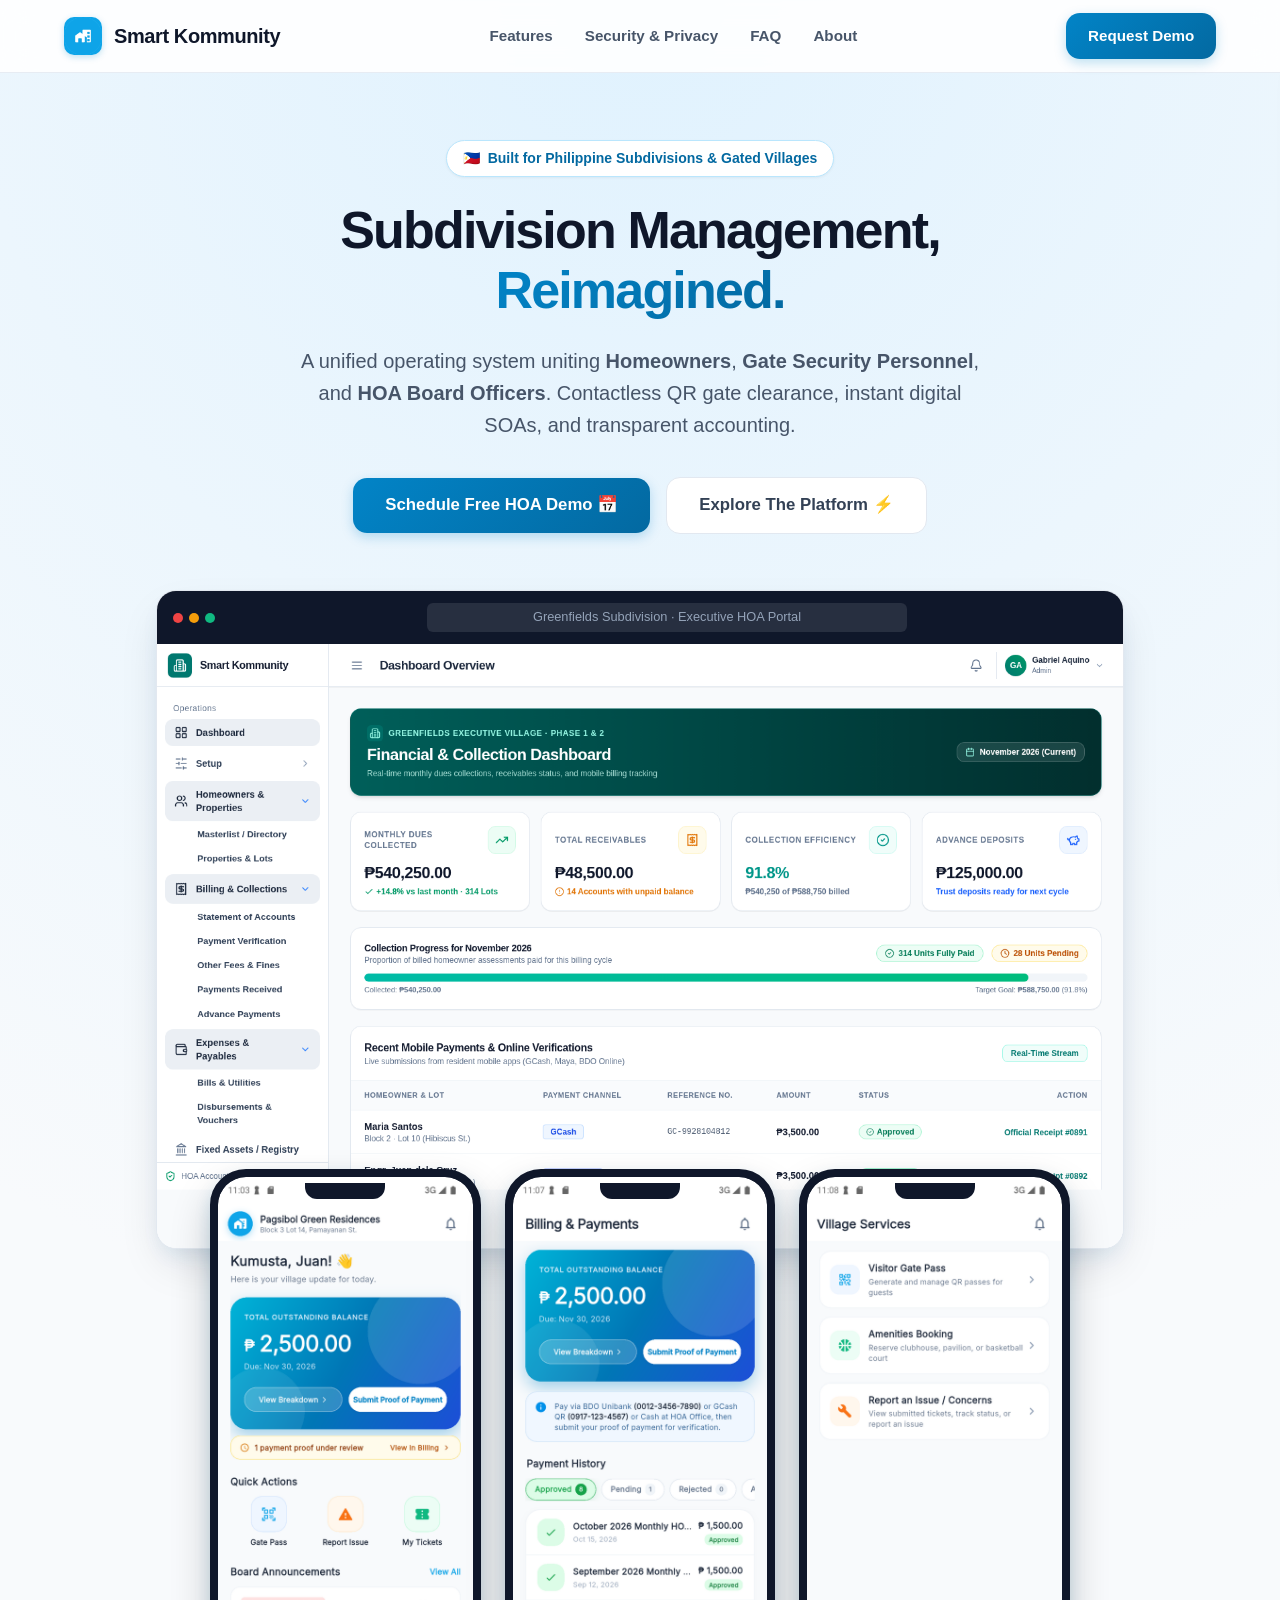
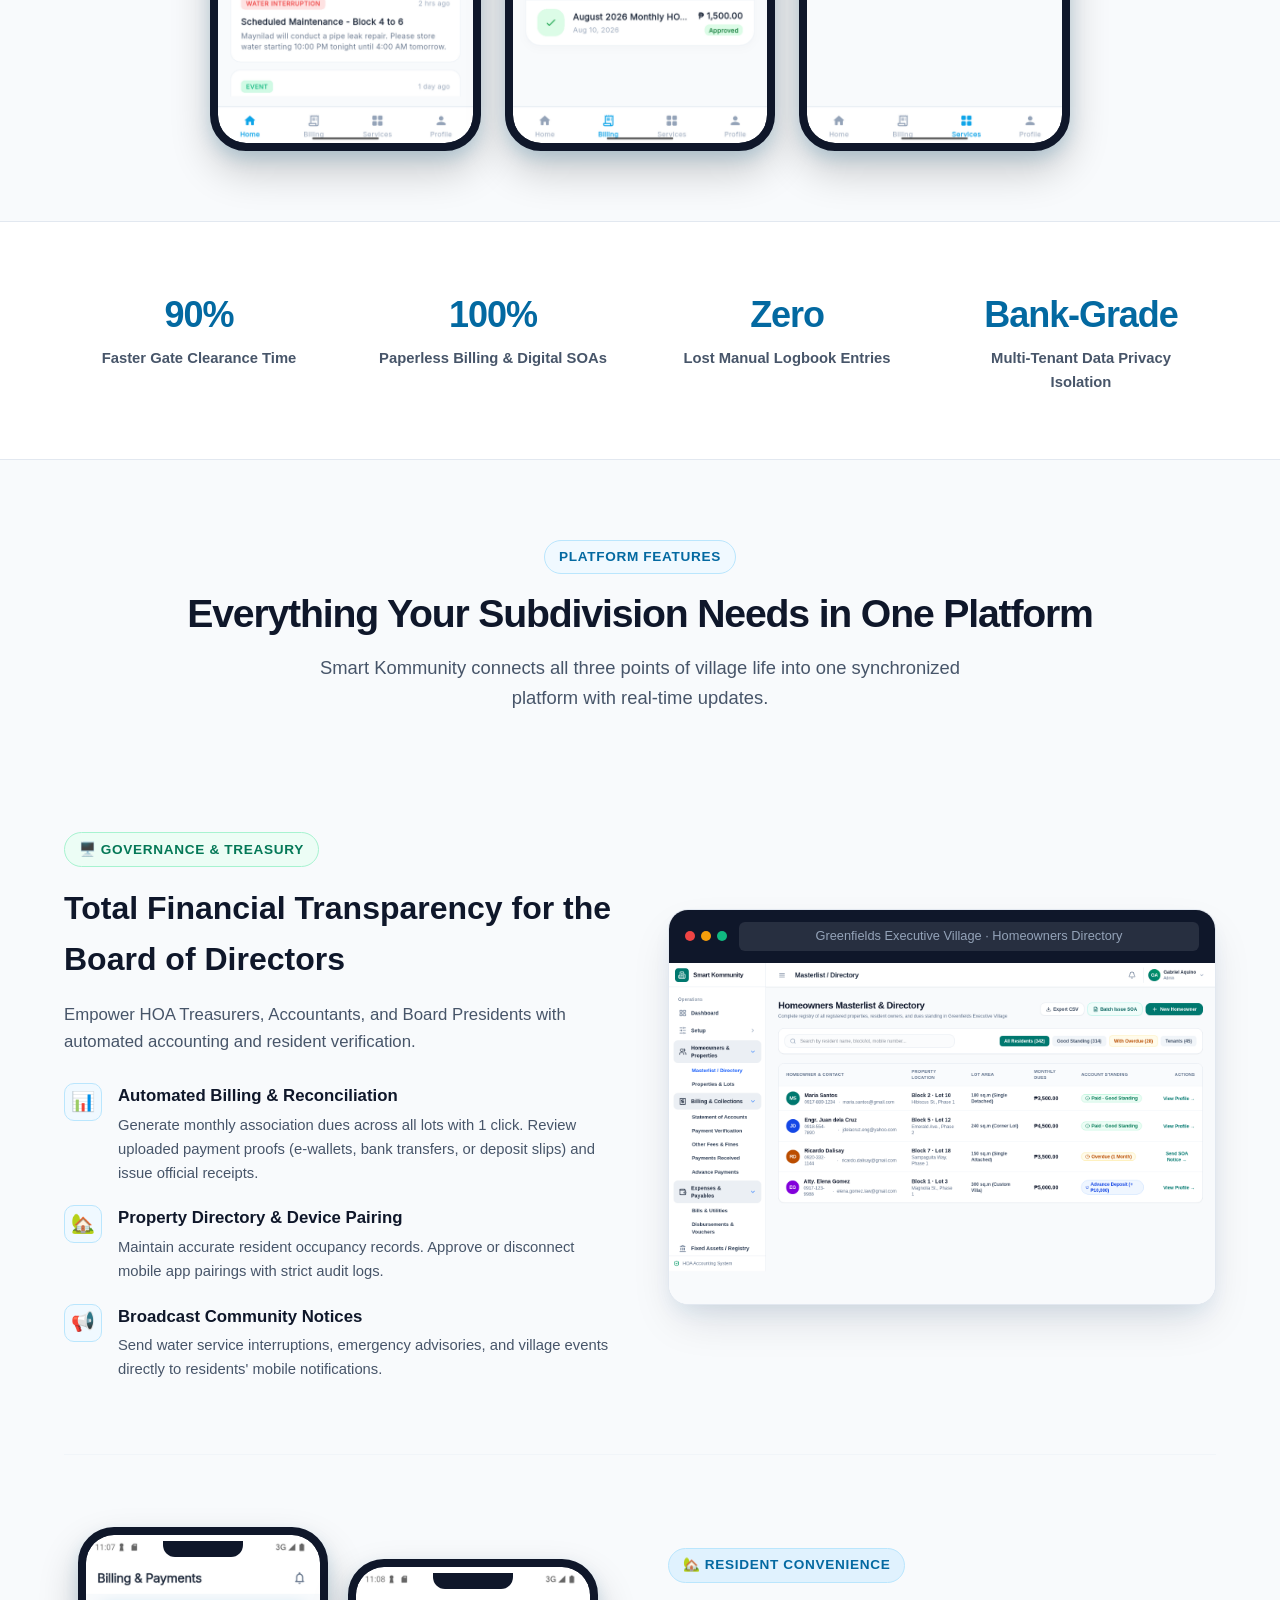
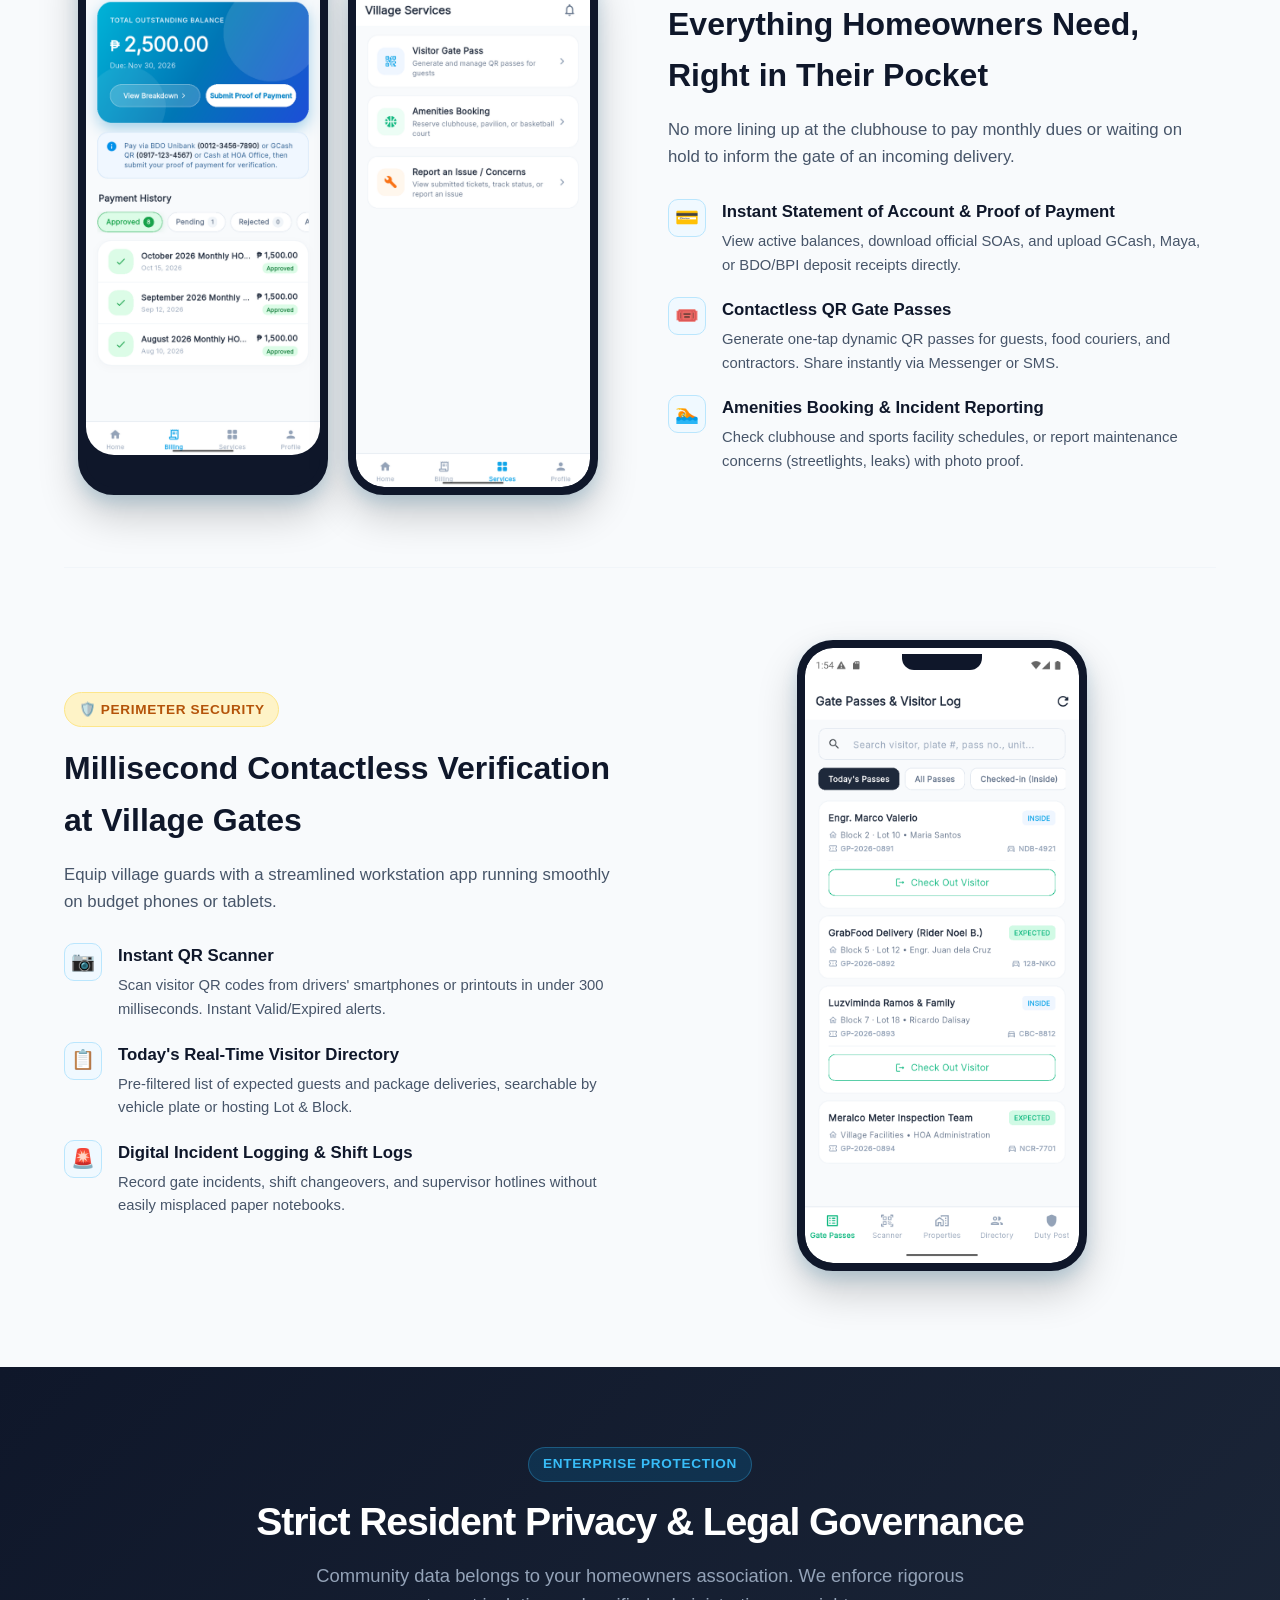
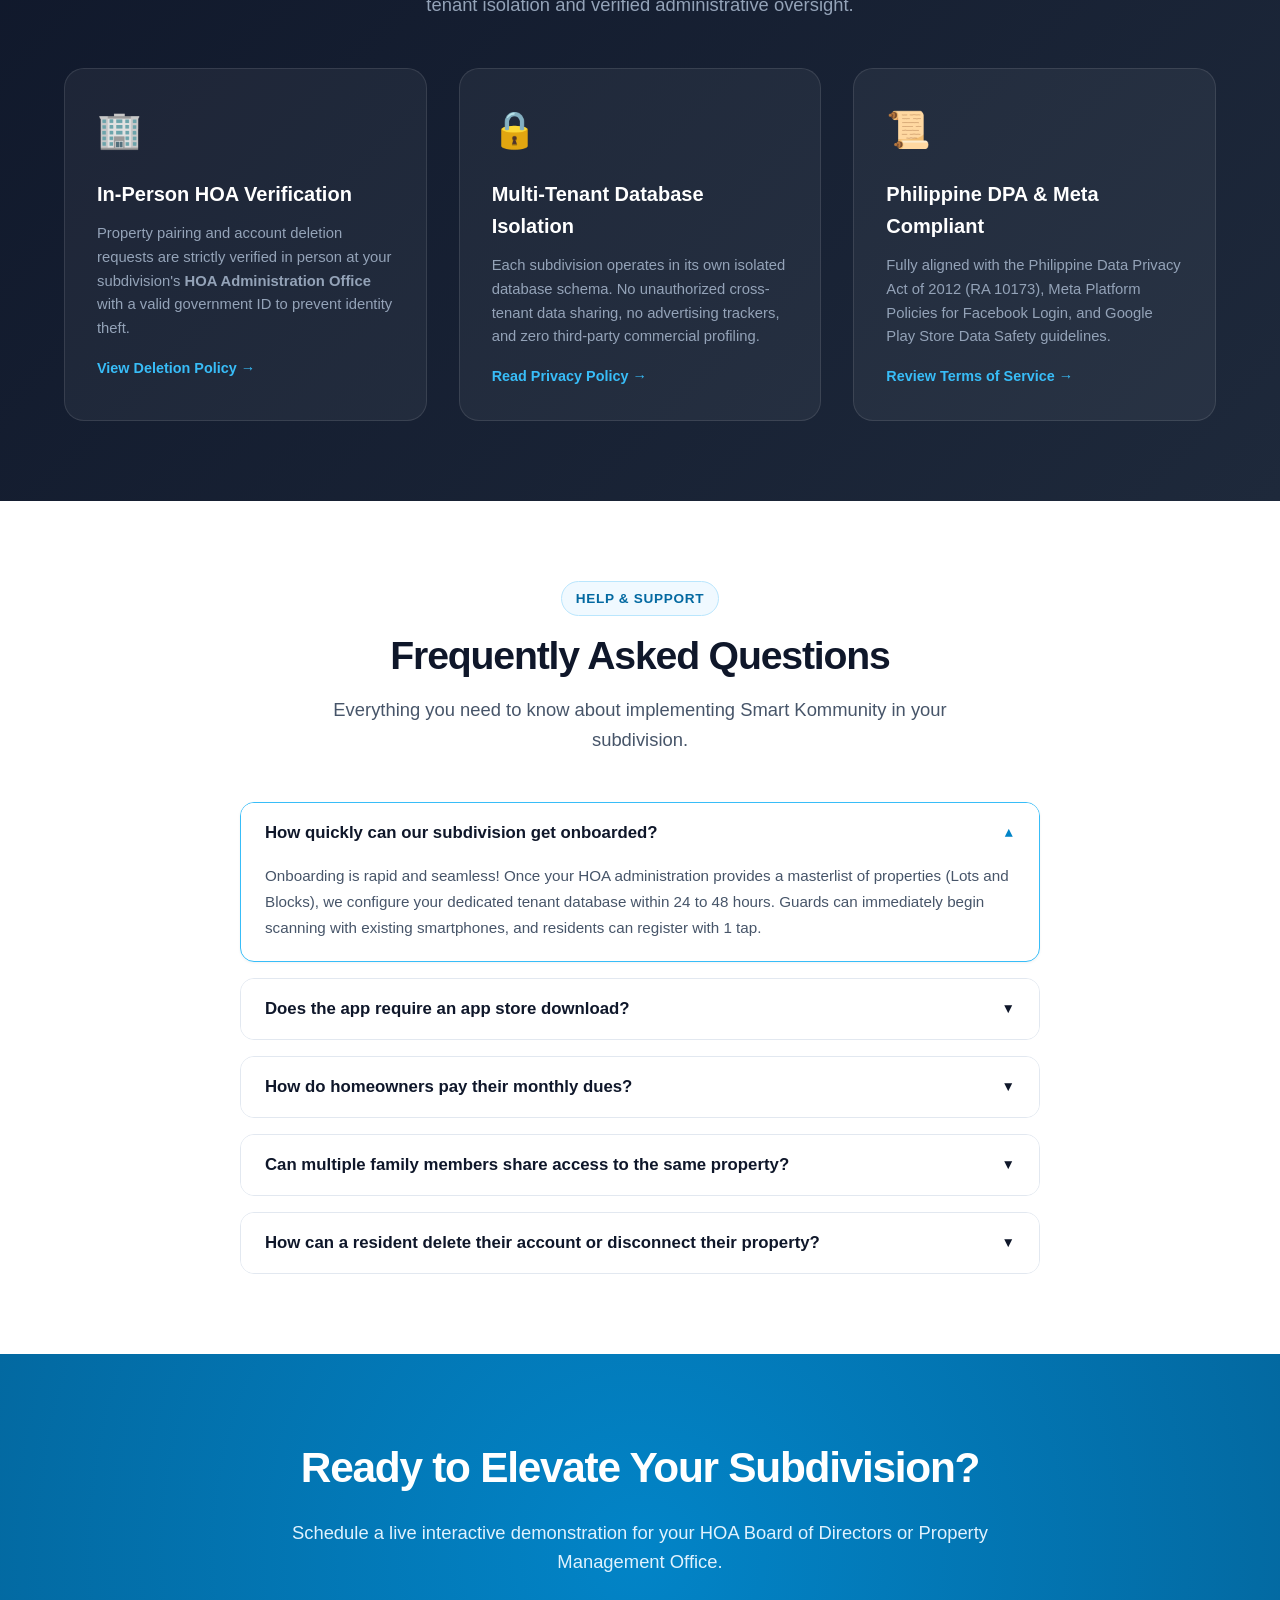
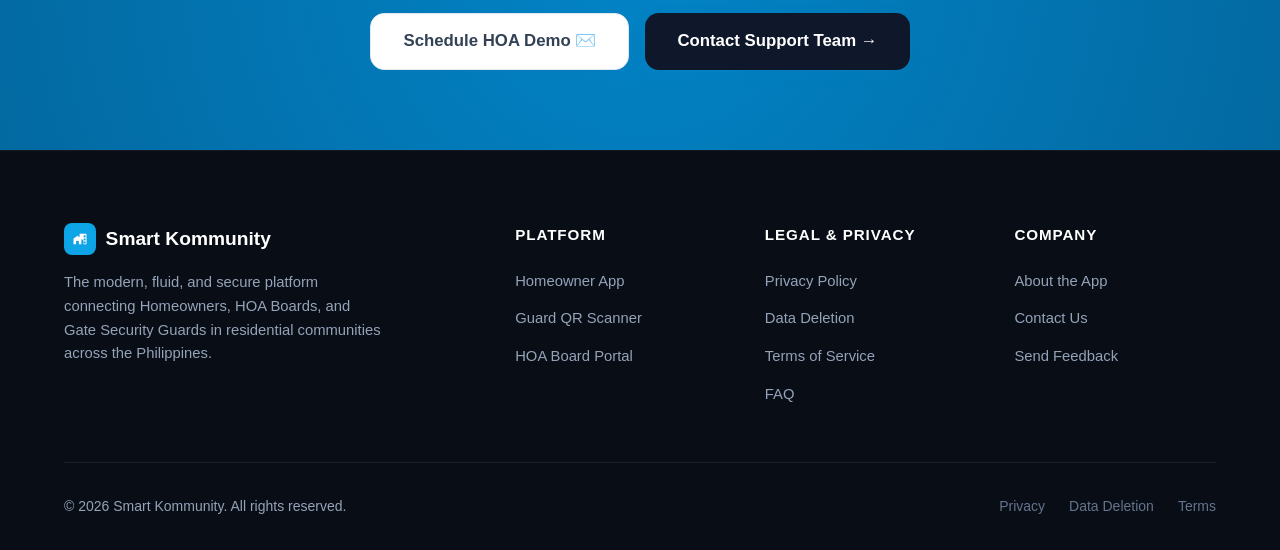
==== commit a7febaba: "content(features): broaden payment proof description beyond gcash" ====
--- a/index.html
+++ b/index.html
@@ -299,7 +299,7 @@
                                 <div class="feature-icon-box">📊</div>
                                 <div class="feature-item-content">
                                     <h4>Automated Billing & Reconciliation</h4>
-                                    <p>Generate monthly association dues across all lots with 1 click. Review uploaded GCash proofs and issue official receipts.</p>
+                                    <p>Generate monthly association dues across all lots with 1 click. Review uploaded payment proofs (e-wallets, bank transfers, or deposit slips) and issue official receipts.</p>
                                 </div>
                             </li>
                             <li class="feature-list-item">
--- a/css/style.css
+++ b/css/style.css
@@ -875,6 +875,9 @@
     .desktop-nav {
         display: none;
     }
+    .nav-actions .btn {
+        display: none;
+    }
     .menu-toggle {
         display: block;
     }
